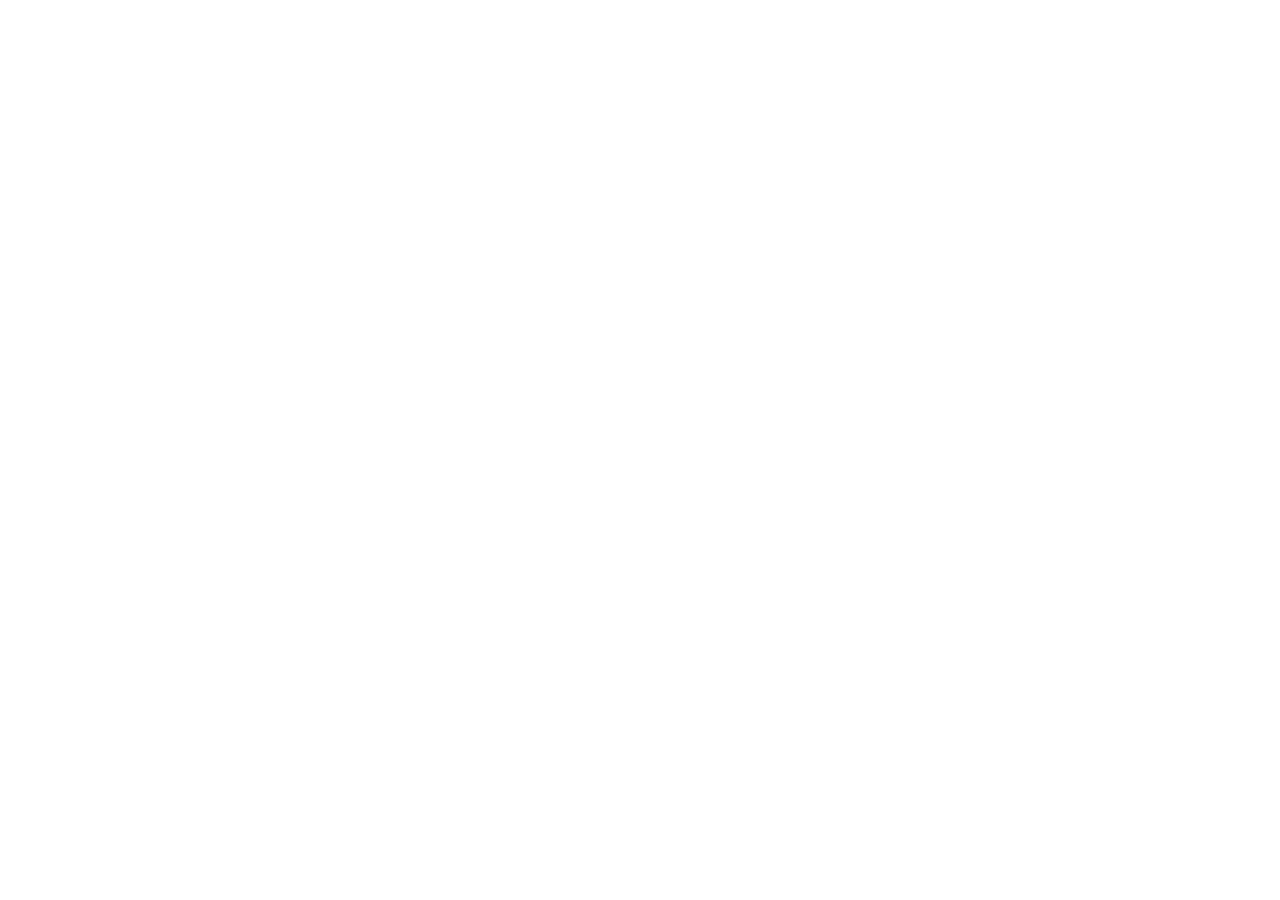
==== index.html @ 55726053 "Init : arborescence du projet + README initial" ====
<!DOCTYPE html>
<html lang="fr">
<head>
    <meta charset="UTF-8">
    <meta name="viewport" content="width=device-width, initial-scale=1.0">
    <title>AfriConnect Summit 2026 - Accueil</title>
</head>
<body>

</body>
</html>
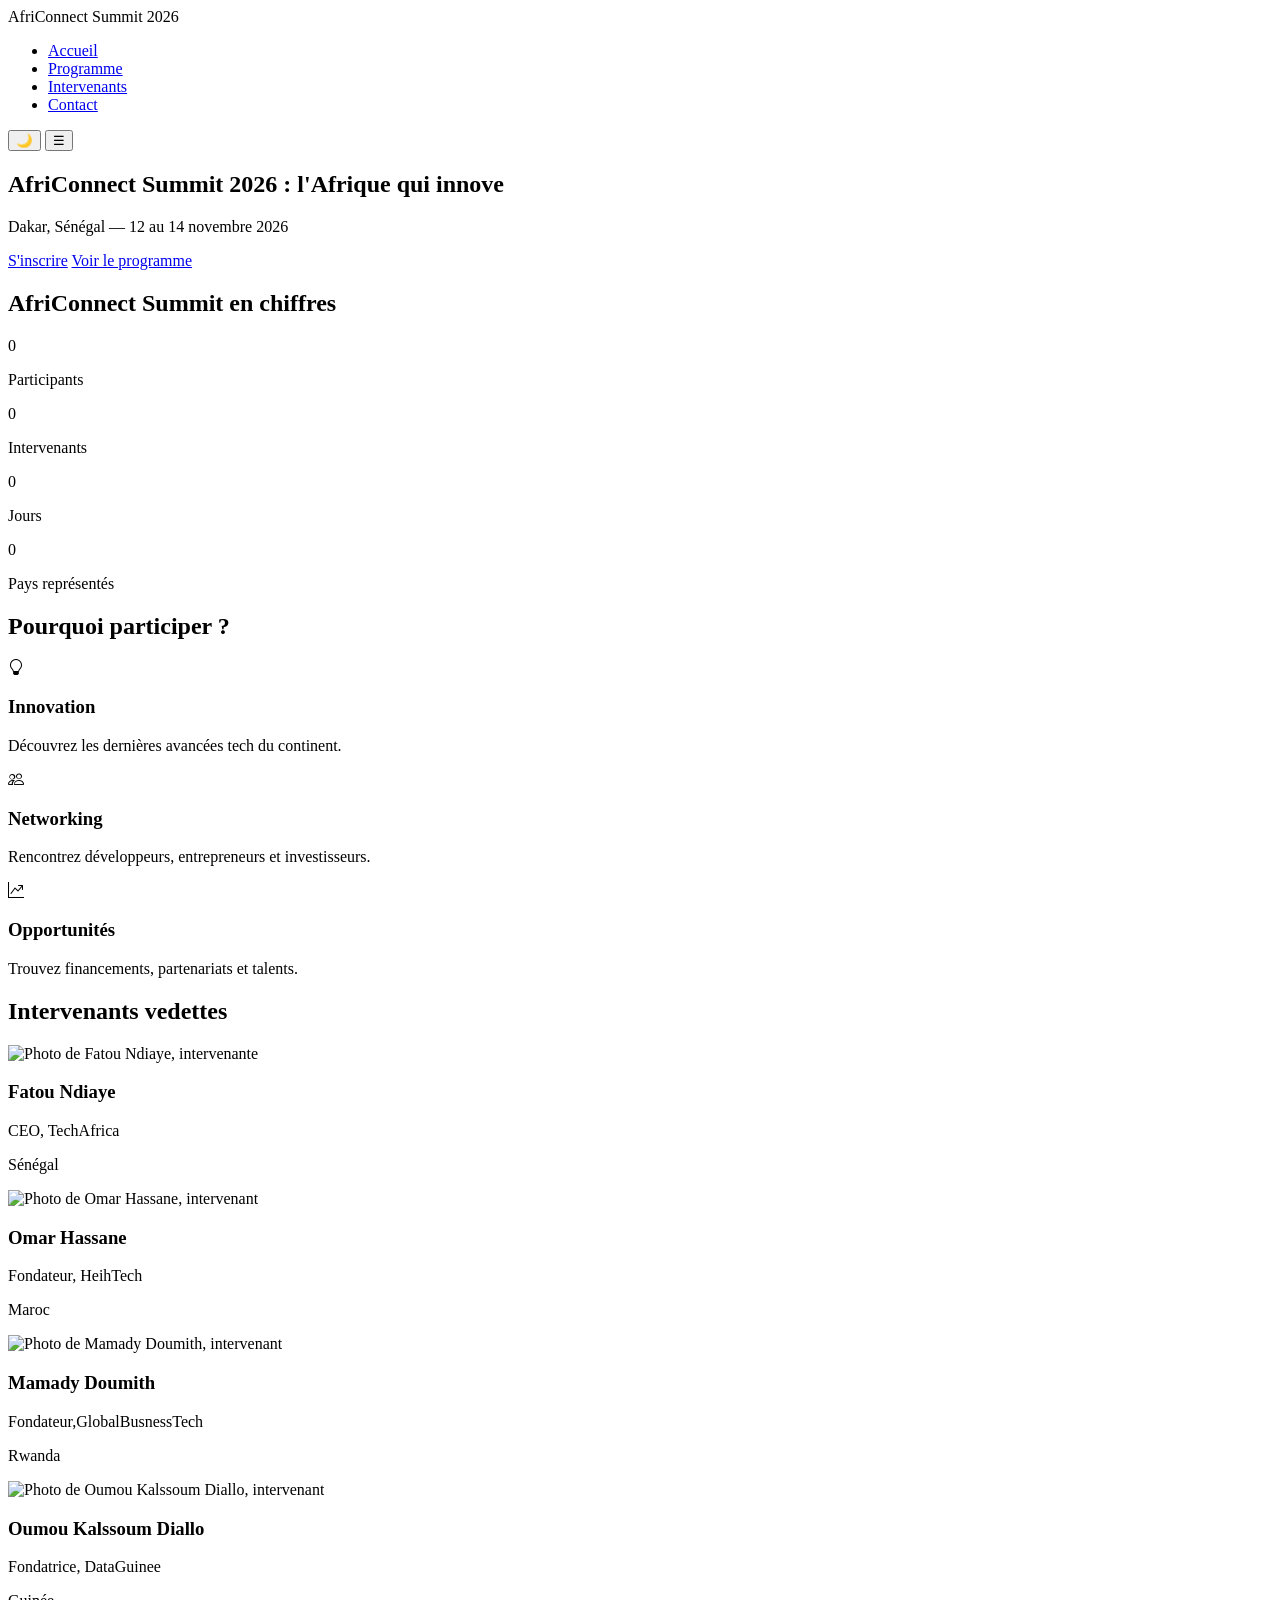
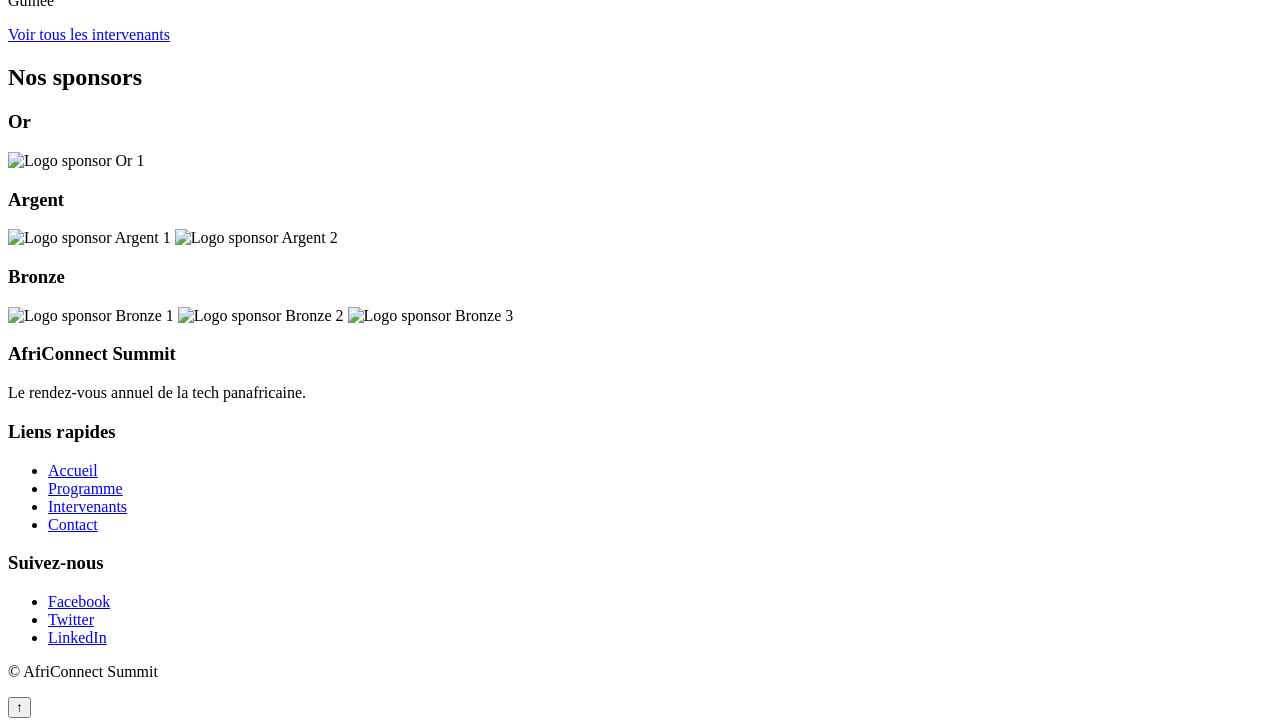
==== commit c1032ac5: "Structure HTML sémantique des 4 pages : navbar, hero, sections principales, fil d'Ariane et contenus" ====
--- a/index.html
+++ b/index.html
@@ -3,9 +3,163 @@
 <head>
     <meta charset="UTF-8">
     <meta name="viewport" content="width=device-width, initial-scale=1.0">
+    <link rel="stylesheet" href="https://cdn.jsdelivr.net/npm/bootstrap-icons@1.11.3/font/bootstrap-icons.css">
     <title>AfriConnect Summit 2026 - Accueil</title>
 </head>
 <body>
+  <header>
+        <nav>
+            <div class="logo">AfriConnect Summit 2026</div>
 
+            <ul class="nav-links">
+                <li><a href="index.html">Accueil</a></li>
+                <li><a href="programme.html">Programme</a></li>
+                <li><a href="intervenants.html">Intervenants</a></li>
+                <li><a href="contact.html">Contact</a></li>
+            </ul>
+
+            <button id="theme-toggle" aria-label="Changer de thème">🌙</button>
+            <button id="hamburger" aria-label="Ouvrir le menu">☰</button>
+        </nav>
+    </header>
+    <main>
+        <!-- SECTION HERO -->
+        <section class="hero">
+            <h1>AfriConnect Summit 2026 : l'Afrique qui innove</h1>
+            <p>Dakar, Sénégal — 12 au 14 novembre 2026</p>
+
+            <div class="hero-buttons">
+                <a href="contact.html" class="btn btn-primary">S'inscrire</a>
+                <a href="programme.html" class="btn btn-secondary">Voir le programme</a>
+            </div>
+
+            <div class="countdown" id="countdown">
+            </div>
+        </section>
+        <section class="stats">
+    <h2>AfriConnect Summit en chiffres</h2>
+    <div class="stats-grid">
+        <div class="stat-item">
+            <span class="stat-number" data-target="1200">0</span>
+            <p>Participants</p>
+        </div>
+        <div class="stat-item">
+            <span class="stat-number" data-target="48">0</span>
+            <p>Intervenants</p>
+        </div>
+        <div class="stat-item">
+            <span class="stat-number" data-target="3">0</span>
+            <p>Jours</p>
+        </div>
+        <div class="stat-item">
+            <span class="stat-number" data-target="14">0</span>
+            <p>Pays représentés</p>
+        </div>
+    </div>
+</section>
+
+<section class="why-attend">
+    <h2>Pourquoi participer ?</h2>
+    <div class="why-grid">
+        <article class="why-item">
+            <i class="bi bi-lightbulb"></i>
+            <h3>Innovation</h3>
+            <p>Découvrez les dernières avancées tech du continent.</p>
+        </article>
+        <article class="why-item">
+            <i class="bi bi-people"></i>
+            <h3>Networking</h3>
+            <p>Rencontrez développeurs, entrepreneurs et investisseurs.</p>
+        </article>
+        <article class="why-item">
+            <i class="bi bi-graph-up-arrow"></i>
+            <h3>Opportunités</h3>
+            <p>Trouvez financements, partenariats et talents.</p>
+        </article>
+    </div>
+</section>
+
+<section class="speakers-preview">
+    <h2>Intervenants vedettes</h2>
+    <div class="speakers-grid">
+        <article class="speaker-card">
+            <img src="images/speaker1.jpg" alt="Photo de Fatou Ndiaye, intervenante">
+            <h3>Fatou Ndiaye</h3>
+            <p>CEO, TechAfrica</p>
+            <p>Sénégal</p>
+        </article>
+        <article class="speaker-card">
+            <img src="images/speaker2.jpg" alt="Photo de Omar Hassane, intervenant">
+            <h3>Omar Hassane</h3>
+            <p>Fondateur, HeihTech</p>
+            <p>Maroc</p>
+        </article>
+          <article class="speaker-card">
+            <img src="images/speaker2.jpg" alt="Photo de Mamady Doumith, intervenant">
+            <h3>Mamady Doumith</h3>
+            <p>Fondateur,GlobalBusnessTech </p>
+            <p>Rwanda</p>
+        </article>
+          <article class="speaker-card">
+            <img src="images/speaker2.jpg" alt="Photo de Oumou Kalssoum Diallo, intervenant">
+            <h3>Oumou Kalssoum Diallo</h3>
+            <p>Fondatrice, DataGuinee</p>
+            <p>Guinée</p>
+        </article>
+        <!-- ajoute 2 autres articles similaires -->
+    </div>
+    <a href="intervenants.html" class="btn btn-secondary">Voir tous les intervenants</a>
+</section>
+
+<section class="sponsors">
+    <h2>Nos sponsors</h2>
+    <div class="sponsor-group sponsor-gold">
+        <h3>Or</h3>
+        <img src="images/sponsor-or1.png" alt="Logo sponsor Or 1">
+    </div>
+    <div class="sponsor-group sponsor-silver">
+        <h3>Argent</h3>
+        <img src="images/sponsor-argent1.png" alt="Logo sponsor Argent 1">
+        <img src="images/sponsor-argent2.png" alt="Logo sponsor Argent 2">
+    </div>
+    <div class="sponsor-group sponsor-bronze">
+        <h3>Bronze</h3>
+        <img src="images/sponsor-bronze1.png" alt="Logo sponsor Bronze 1">
+        <img src="images/sponsor-bronze2.png" alt="Logo sponsor Bronze 2">
+        <img src="images/sponsor-bronze3.png" alt="Logo sponsor Bronze 3">
+    </div>
+</section>
+    </main>
+
+    <footer>
+        <div class="footer-col">
+            <h3>AfriConnect Summit</h3>
+            <p>Le rendez-vous annuel de la tech panafricaine.</p>
+        </div>
+
+        <div class="footer-col">
+            <h3>Liens rapides</h3>
+            <ul>
+                <li><a href="index.html">Accueil</a></li>
+                <li><a href="programme.html">Programme</a></li>
+                <li><a href="intervenants.html">Intervenants</a></li>
+                <li><a href="contact.html">Contact</a></li>
+            </ul>
+        </div>
+
+        <div class="footer-col">
+            <h3>Suivez-nous</h3>
+            <ul class="social-icons">
+                <li><a href="#" aria-label="Facebook">Facebook</a></li>
+                <li><a href="#" aria-label="Twitter">Twitter</a></li>
+                <li><a href="#" aria-label="LinkedIn">LinkedIn</a></li>
+            </ul>
+        </div>
+
+        <p class="copyright">&copy; <span id="year"></span> AfriConnect Summit</p>
+
+        <button id="back-to-top" aria-label="Retour en haut">↑</button>
+    </footer>
+    <script src="js/main.js"></script>
 </body>
 </html>
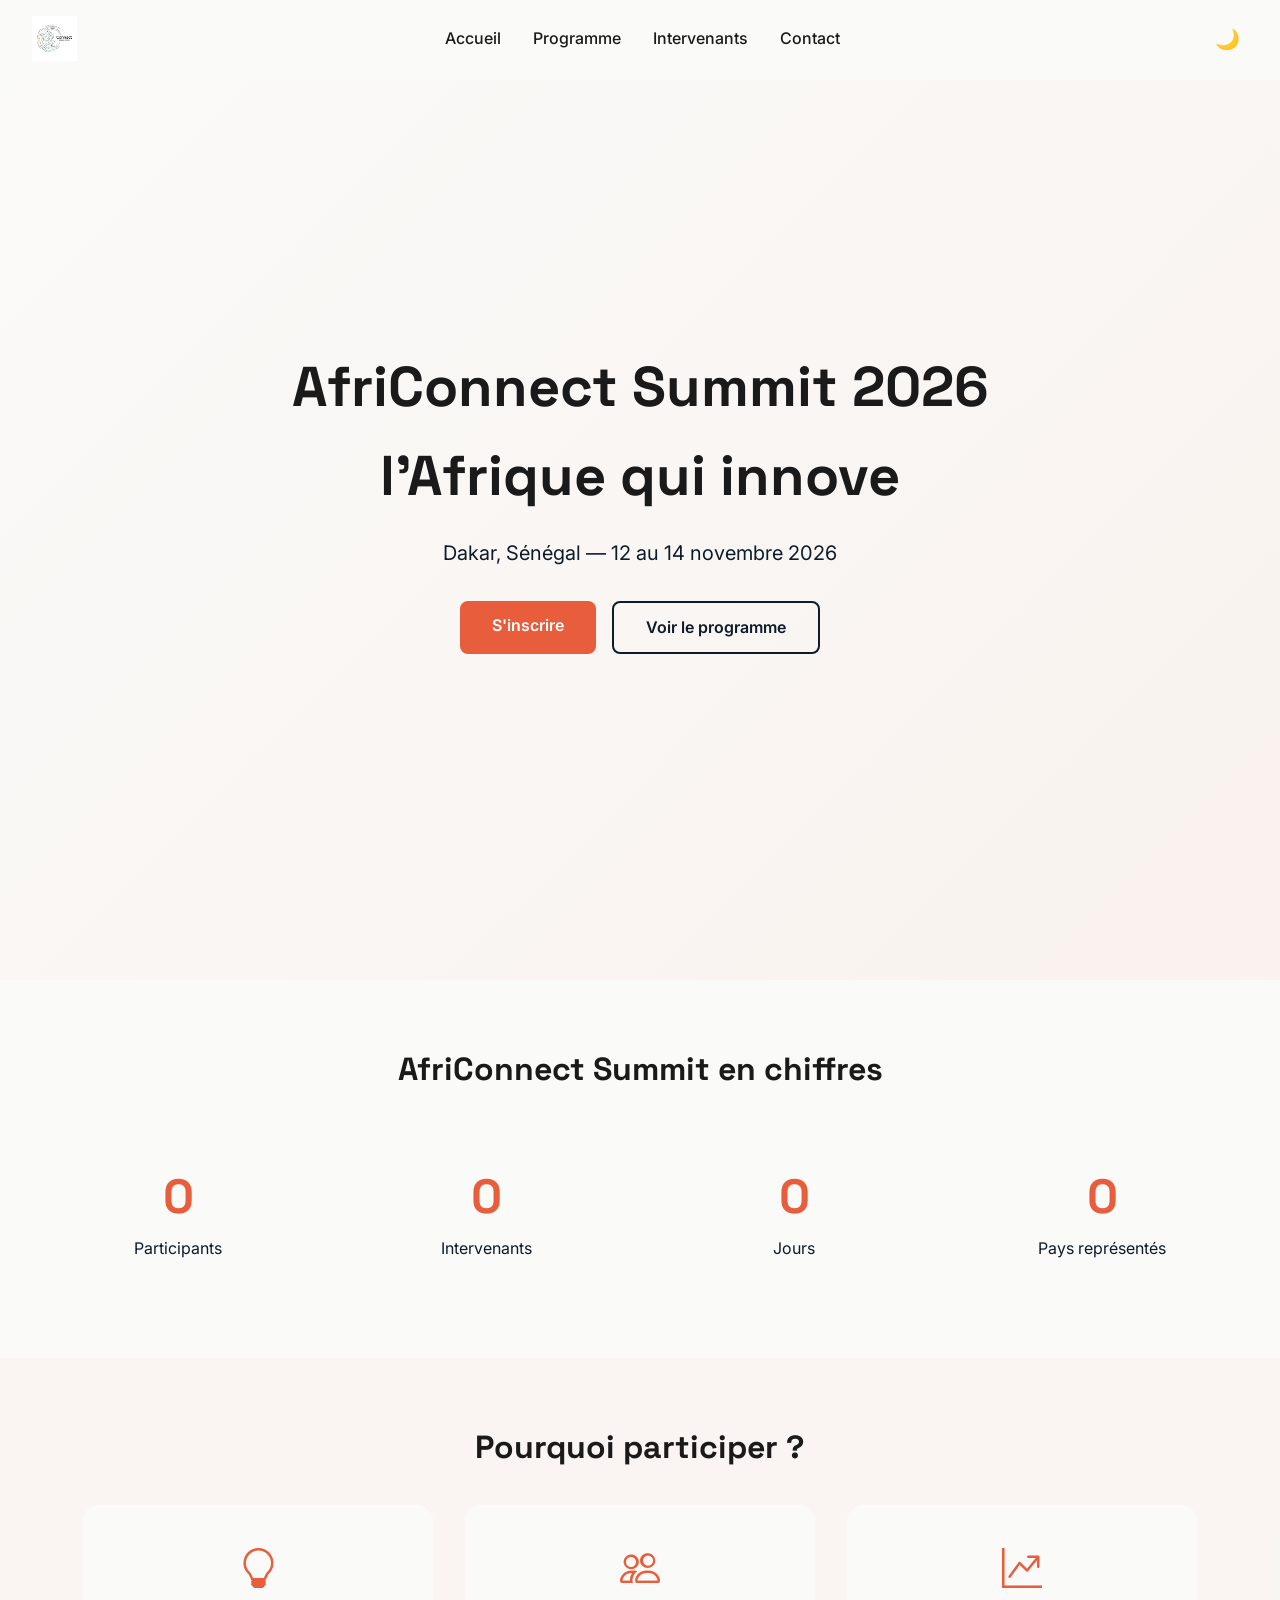
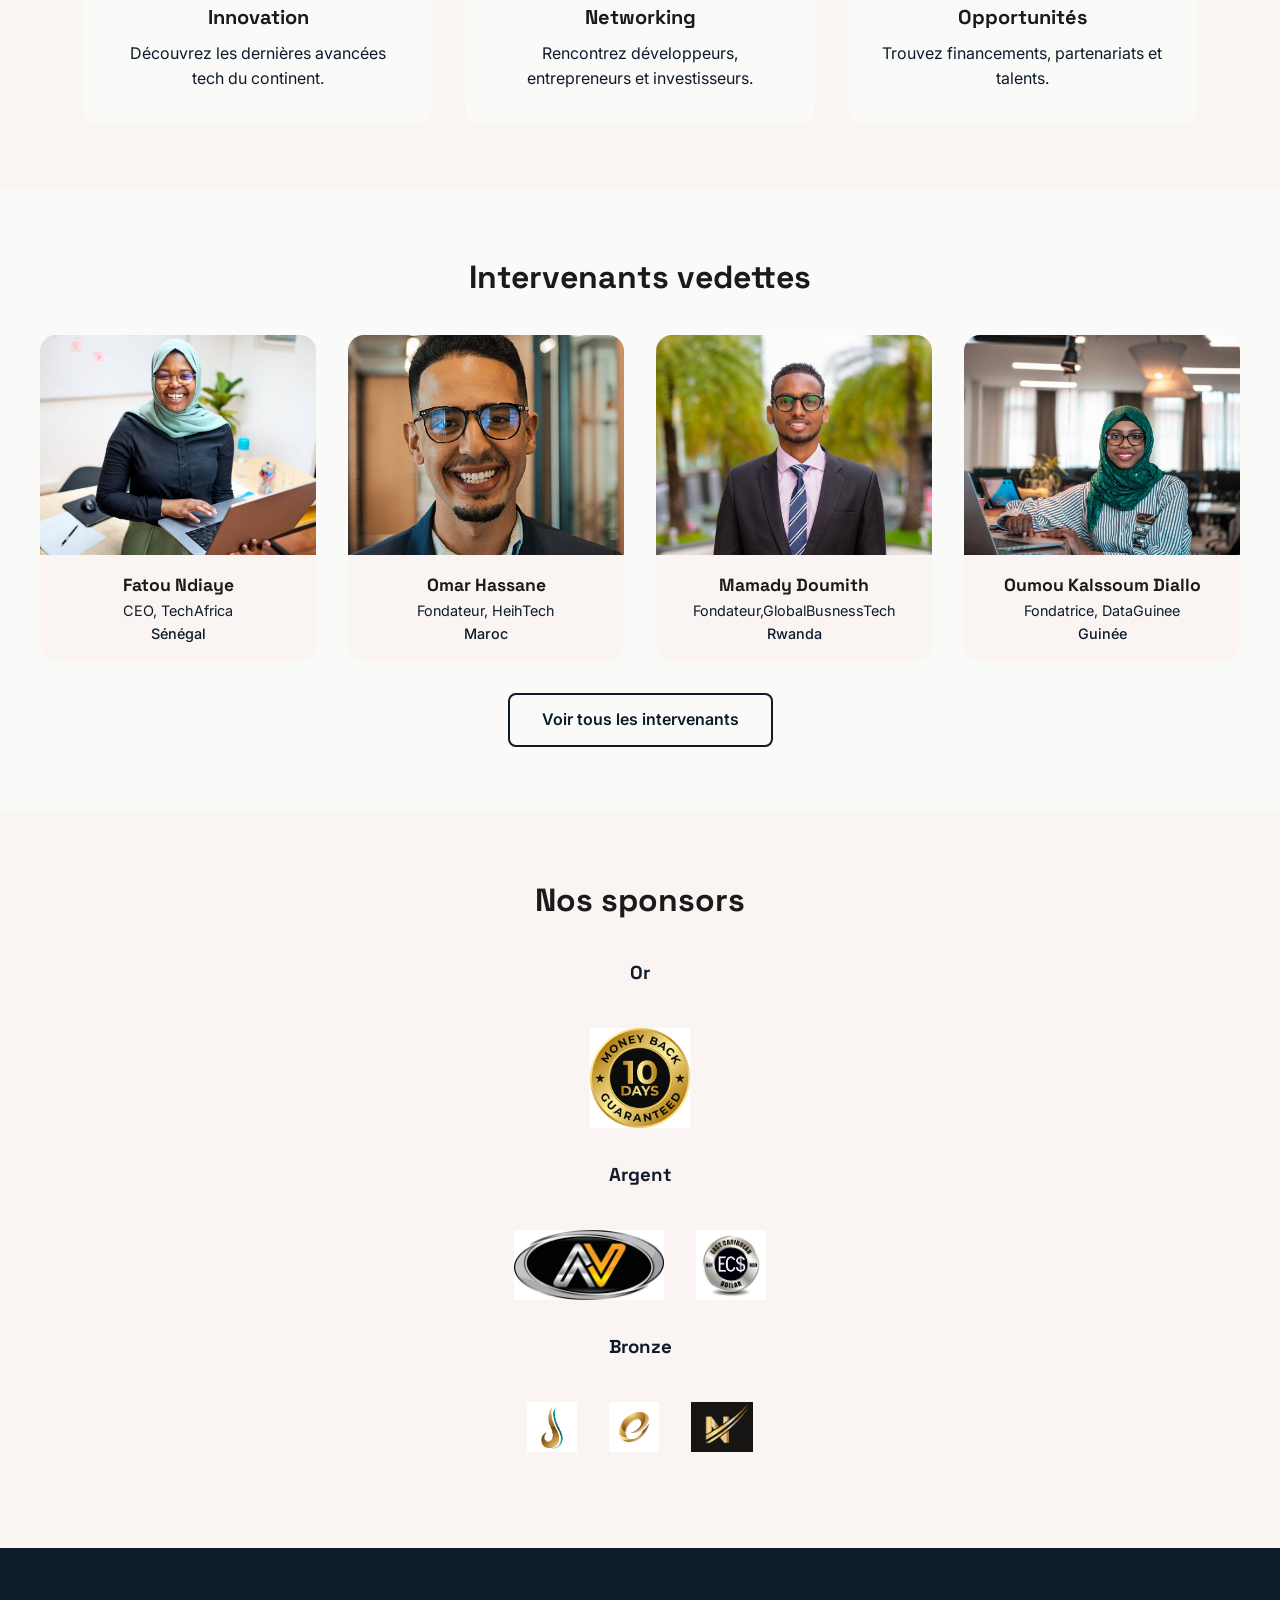
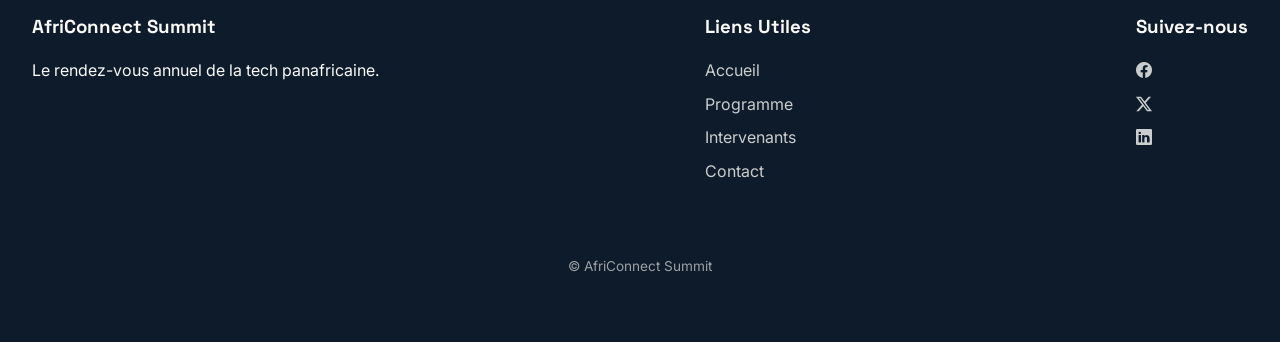
==== commit 099170a3: "Ajout du logo, centrage du fil d'Ariane et des vraies photos sur la page d'accueil" ====
--- a/index.html
+++ b/index.html
@@ -4,12 +4,18 @@
     <meta charset="UTF-8">
     <meta name="viewport" content="width=device-width, initial-scale=1.0">
     <link rel="stylesheet" href="https://cdn.jsdelivr.net/npm/bootstrap-icons@1.11.3/font/bootstrap-icons.css">
+    <link rel="preconnect" href="https://fonts.googleapis.com">
+    <link rel="preconnect" href="https://fonts.gstatic.com" crossorigin>
+    <link href="https://fonts.googleapis.com/css2?family=Space+Grotesk:wght@500;700&family=Inter:wght@400;500;600&display=swap" rel="stylesheet">
+    <link rel="stylesheet" href="css/style.css">
     <title>AfriConnect Summit 2026 - Accueil</title>
 </head>
 <body>
   <header>
         <nav>
-            <div class="logo">AfriConnect Summit 2026</div>
+            <a href="index.html">
+             <img src="images/logooo.jpg" alt="Logo AfriConnect Summit 2026" class="logo">
+            </a>
 
             <ul class="nav-links">
                 <li><a href="index.html">Accueil</a></li>
@@ -25,7 +31,7 @@
     <main>
         <!-- SECTION HERO -->
         <section class="hero">
-            <h1>AfriConnect Summit 2026 : l'Afrique qui innove</h1>
+            <h1>AfriConnect Summit 2026  l'Afrique qui innove</h1>
             <p>Dakar, Sénégal — 12 au 14 novembre 2026</p>
 
             <div class="hero-buttons">
@@ -83,25 +89,25 @@
     <h2>Intervenants vedettes</h2>
     <div class="speakers-grid">
         <article class="speaker-card">
-            <img src="images/speaker1.jpg" alt="Photo de Fatou Ndiaye, intervenante">
+            <img src="images/FatouCEO.jpg" alt="Photo de Fatou Ndiaye, intervenante">
             <h3>Fatou Ndiaye</h3>
             <p>CEO, TechAfrica</p>
             <p>Sénégal</p>
         </article>
         <article class="speaker-card">
-            <img src="images/speaker2.jpg" alt="Photo de Omar Hassane, intervenant">
+            <img src="images/OmarMaroc2.jpg" alt="Photo de Omar Hassane, intervenant">
             <h3>Omar Hassane</h3>
             <p>Fondateur, HeihTech</p>
             <p>Maroc</p>
         </article>
           <article class="speaker-card">
-            <img src="images/speaker2.jpg" alt="Photo de Mamady Doumith, intervenant">
+            <img src="images/istockRwanda2.jpg" alt="Photo de Mamady Doumith, intervenant">
             <h3>Mamady Doumith</h3>
             <p>Fondateur,GlobalBusnessTech </p>
             <p>Rwanda</p>
         </article>
           <article class="speaker-card">
-            <img src="images/speaker2.jpg" alt="Photo de Oumou Kalssoum Diallo, intervenant">
+            <img src="images/Oumou2.jpg" alt="Photo de Oumou Kalssoum Diallo, intervenant">
             <h3>Oumou Kalssoum Diallo</h3>
             <p>Fondatrice, DataGuinee</p>
             <p>Guinée</p>
@@ -115,18 +121,18 @@
     <h2>Nos sponsors</h2>
     <div class="sponsor-group sponsor-gold">
         <h3>Or</h3>
-        <img src="images/sponsor-or1.png" alt="Logo sponsor Or 1">
+        <img src="images/OR.jpg" alt="Logo sponsor Or 1">
     </div>
     <div class="sponsor-group sponsor-silver">
         <h3>Argent</h3>
-        <img src="images/sponsor-argent1.png" alt="Logo sponsor Argent 1">
-        <img src="images/sponsor-argent2.png" alt="Logo sponsor Argent 2">
+        <img src="images/Argent1.jpg" alt="Logo sponsor Argent 1">
+        <img src="images/argent2.jpg" alt="Logo sponsor Argent 2">
     </div>
     <div class="sponsor-group sponsor-bronze">
         <h3>Bronze</h3>
-        <img src="images/sponsor-bronze1.png" alt="Logo sponsor Bronze 1">
-        <img src="images/sponsor-bronze2.png" alt="Logo sponsor Bronze 2">
-        <img src="images/sponsor-bronze3.png" alt="Logo sponsor Bronze 3">
+        <img src="images/Bronze.jpg" alt="Logo sponsor Bronze 1">
+        <img src="images/Bronze12.jpg" alt="Logo sponsor Bronze 2">
+        <img src="images/Bronze3.jpg" alt="Logo sponsor Bronze 3">
     </div>
 </section>
     </main>
@@ -138,7 +144,7 @@
         </div>
 
         <div class="footer-col">
-            <h3>Liens rapides</h3>
+            <h3>Liens Utiles</h3>
             <ul>
                 <li><a href="index.html">Accueil</a></li>
                 <li><a href="programme.html">Programme</a></li>
@@ -147,14 +153,14 @@
             </ul>
         </div>
 
-        <div class="footer-col">
-            <h3>Suivez-nous</h3>
-            <ul class="social-icons">
-                <li><a href="#" aria-label="Facebook">Facebook</a></li>
-                <li><a href="#" aria-label="Twitter">Twitter</a></li>
-                <li><a href="#" aria-label="LinkedIn">LinkedIn</a></li>
-            </ul>
-        </div>
+    <div class="footer-col">
+    <h3>Suivez-nous</h3>
+    <ul class="social-icons">
+        <li><a href="#" aria-label="Facebook"><i class="bi bi-facebook"></i></a></li>
+        <li><a href="#" aria-label="Twitter"><i class="bi bi-twitter-x"></i></a></li>
+        <li><a href="#" aria-label="LinkedIn"><i class="bi bi-linkedin"></i></a></li>
+    </ul>
+</div>
 
         <p class="copyright">&copy; <span id="year"></span> AfriConnect Summit</p>
 
--- a/css/style.css
+++ b/css/style.css
@@ -0,0 +1,526 @@
+:root {
+
+    --color-primary: #E85D3C;
+    --color-secondary: #0D1B2A;
+    --color-bg: #FAFAF8;
+    --color-text: #1A1A1A;
+
+    --font-heading: 'Space Grotesk', sans-serif;
+    --font-body: 'Inter', sans-serif;
+
+    --spacing-sm: 0.5rem;
+    --spacing-md: 1rem;
+    --spacing-lg: 2rem;
+    --spacing-xl: 4rem;
+
+    --radius-sm: 4px;
+    --radius-md: 8px;
+    --radius-lg: 16px;
+}
+
+/* DARK MODE  */
+ [data-theme="dark"] {
+    --color-bg: #0D1B2A;
+    --color-text: #FAFAF8;
+    --color-secondary: #1A2A3A;
+}
+
+* {
+    margin: 0;
+    padding: 0;
+    box-sizing: border-box;
+}
+
+body {
+    font-family: var(--font-body);
+    background-color: var(--color-bg);
+    color: var(--color-text);
+    line-height: 1.6;
+}
+
+h1, h2, h3 {
+    font-family: var(--font-heading);
+}
+
+a {
+    text-decoration: none;
+    color: inherit;
+}
+
+img {
+    max-width: 100%;
+    display: block;
+}
+
+ul {
+    list-style: none;
+}
+
+/* NAVBAR */
+header {
+    position: fixed;
+    top: 0;
+    left: 0;
+    width: 100%;
+    background-color: var(--color-bg);
+    z-index: 1000;
+    transition: box-shadow 0.3s ease, background-color 0.3s ease;
+}
+
+header.scrolled {
+    box-shadow: 0 2px 10px rgba(0, 0, 0, 0.1);
+}
+
+nav {
+    display: flex;
+    align-items: center;
+    justify-content: space-between;
+    padding: var(--spacing-md) var(--spacing-lg);
+    max-width: 1400px;
+    margin: 0 auto;
+}
+
+
+.nav-links {
+    display: flex;
+    gap: var(--spacing-lg);
+}
+
+.nav-links a {
+    font-weight: 500;
+    transition: color 0.3s ease;
+}
+
+.nav-links a:hover {
+    color: var(--color-primary);
+}
+
+#theme-toggle,
+#hamburger {
+    background: none;
+    border: none;
+    font-size: 1.25rem;
+    cursor: pointer;
+    padding: var(--spacing-sm);
+}
+
+#hamburger {
+    display: none;
+}
+
+main {
+    padding-top: 80px;
+}
+
+@media (max-width: 768px) {
+    .nav-links {
+        display: none;
+    }
+    #hamburger {
+        display: block;
+    }
+}
+
+/*  HERO */
+.hero {
+    min-height: 100vh;
+    display: flex;
+    flex-direction: column;
+    justify-content: center;
+    align-items: center;
+    text-align: center;
+    padding: var(--spacing-xl);
+    background: linear-gradient(135deg, var(--color-bg) 0%, rgba(232, 93, 60, 0.05) 100%);
+}
+
+.hero h1 {
+    font-size: clamp(2rem, 5vw, 3.5rem);
+    max-width: 800px;
+    margin-bottom: var(--spacing-md);
+}
+
+.logo{
+    height: 45px;
+    width: auto;
+}
+
+.hero p {
+    font-size: 1.25rem;
+    color: var(--color-secondary);
+    margin-bottom: var(--spacing-lg);
+}
+
+.hero-buttons {
+    display: flex;
+    gap: var(--spacing-md);
+    margin-bottom: var(--spacing-xl);
+}
+
+.btn {
+    display: inline-block;
+    padding: 0.75rem 2rem;
+    border-radius: var(--radius-md);
+    font-weight: 600;
+    transition: transform 0.3s ease, box-shadow 0.3s ease;
+}
+
+.btn-primary {
+    background-color: var(--color-primary);
+    color: white;
+}
+
+.btn-secondary {
+    background-color: transparent;
+    border: 2px solid var(--color-secondary);
+    color: var(--color-secondary);
+}
+
+.btn:hover {
+    transform: translateY(-3px);
+    box-shadow: 0 8px 20px rgba(0, 0, 0, 0.15);
+}
+
+.countdown {
+    display: flex;
+    gap: var(--spacing-md);
+    font-family: var(--font-heading);
+    font-size: 1.5rem;
+    font-weight: 700;
+    color: var(--color-primary);
+}
+
+/* CHIFFRES CLÉS  */
+.stats {
+    padding: var(--spacing-xl) var(--spacing-lg);
+    text-align: center;
+}
+
+.stats h2 {
+    font-size: 2rem;
+    margin-bottom: var(--spacing-lg);
+}
+
+.stats-grid {
+    display: grid;
+    grid-template-columns: repeat(4, 1fr);
+    gap: var(--spacing-lg);
+    max-width: 1200px;
+    margin: 0 auto;
+}
+
+.stat-item {
+    padding: var(--spacing-lg);
+}
+
+.stat-number {
+    display: block;
+    font-family: var(--font-heading);
+    font-size: 3rem;
+    font-weight: 700;
+    color: var(--color-primary);
+}
+
+.stat-item p {
+    font-size: 1rem;
+    color: var(--color-secondary);
+}
+
+/*  POURQUOI PARTICIPER  */
+.why-attend {
+    padding: var(--spacing-xl) var(--spacing-lg);
+    text-align: center;
+    background-color: rgba(232, 93, 60, 0.03);
+}
+
+.why-attend h2 {
+    font-size: 2rem;
+    margin-bottom: var(--spacing-lg);
+}
+
+.why-grid {
+    display: flex;
+    justify-content: center;
+    gap: var(--spacing-lg);
+    max-width: 1200px;
+    margin: 0 auto;
+    flex-wrap: wrap;
+}
+
+.why-item {
+    flex: 1;
+    min-width: 250px;
+    max-width: 350px;
+    padding: var(--spacing-lg);
+    background-color: var(--color-bg);
+    border-radius: var(--radius-lg);
+    transition: transform 0.3s ease;
+}
+
+.why-item:hover {
+    transform: translateY(-8px);
+}
+
+.why-item i {
+    font-size: 2.5rem;
+    color: var(--color-primary);
+    margin-bottom: var(--spacing-md);
+}
+
+.why-item h3 {
+    font-size: 1.25rem;
+    margin-bottom: var(--spacing-sm);
+}
+
+.why-item p {
+    color: var(--color-secondary);
+}
+
+/* INTERVENANTS VEDETTES  */
+.speakers-preview {
+    padding: var(--spacing-xl) var(--spacing-lg);
+    text-align: center;
+}
+
+.speakers-preview h2 {
+    font-size: 2rem;
+    margin-bottom: var(--spacing-lg);
+}
+
+.speakers-grid {
+    display: grid;
+    grid-template-columns: repeat(4, 1fr);
+    gap: var(--spacing-lg);
+    max-width: 1200px;
+    margin: 0 auto var(--spacing-lg);
+}
+
+.speaker-card {
+    background-color: rgba(232, 93, 60, 0.03);
+    border-radius: var(--radius-lg);
+    overflow: hidden;
+    transition: transform 0.3s ease, box-shadow 0.3s ease;
+}
+
+.speaker-card:hover {
+    transform: translateY(-6px);
+    box-shadow: 0 10px 25px rgba(0, 0, 0, 0.1);
+}
+
+.speaker-card img {
+    width: 100%;
+    height: 220px;
+    object-fit: cover;
+}
+
+.speaker-card h3 {
+    margin-top: var(--spacing-md);
+    font-size: 1.1rem;
+}
+
+.speaker-card p {
+    padding: 0 var(--spacing-sm);
+    color: var(--color-secondary);
+    font-size: 0.9rem;
+}
+
+.speaker-card p:last-child {
+    padding-bottom: var(--spacing-md);
+    font-weight: 500;
+}
+
+/* ===== SPONSORS ===== */
+.sponsors {
+    padding: var(--spacing-xl) var(--spacing-lg);
+    text-align: center;
+    background-color: rgba(232, 93, 60, 0.03);
+}
+
+.sponsors h2 {
+    font-size: 2rem;
+    margin-bottom: var(--spacing-lg);
+}
+
+.sponsor-group {
+    display: flex;
+    justify-content: center;
+    align-items: center;
+    gap: var(--spacing-lg);
+    flex-wrap: wrap;
+    margin-bottom: var(--spacing-lg);
+}
+
+.sponsor-group h3 {
+    width: 100%;
+    margin-bottom: var(--spacing-sm);
+    color: var(--color-secondary);
+}
+
+.sponsor-gold img {
+    height: 100px;
+}
+
+.sponsor-silver img {
+    height: 70px;
+}
+
+.sponsor-bronze img {
+    height: 50px;
+}
+
+/*  FOOTER  */
+footer {
+    display: flex;
+    flex-wrap: wrap;
+    justify-content: space-between;
+    gap: var(--spacing-lg);
+    padding: var(--spacing-xl) var(--spacing-lg);
+    background-color: var(--color-secondary);
+    color: var(--color-bg);
+    position: relative;
+}
+
+.footer-col h3 {
+    margin-bottom: var(--spacing-md);
+    color: var(--color-bg);
+}
+
+.footer-col ul li {
+    margin-bottom: var(--spacing-sm);
+}
+
+.footer-col a {
+    color: rgba(250, 250, 248, 0.8);
+    transition: color 0.3s ease;
+}
+
+.footer-col a:hover {
+    color: var(--color-primary);
+}
+
+.copyright {
+    width: 100%;
+    text-align: center;
+    padding-top: var(--spacing-lg);
+    font-size: 0.85rem;
+    color: rgba(250, 250, 248, 0.6);
+}
+
+#back-to-top {
+    position: fixed;
+    bottom: var(--spacing-lg);
+    right: var(--spacing-lg);
+    width: 45px;
+    height: 45px;
+    border-radius: 50%;
+    background-color: var(--color-primary);
+    color: white;
+    border: none;
+    font-size: 1.25rem;
+    cursor: pointer;
+    display: none; 
+}
+
+.tabs-buttons {
+    display: flex;
+    gap: var(--spacing-md);
+    margin-bottom: var(--spacing-lg);
+}
+
+/* Page Programme */
+
+.tab-content {
+    display: none;
+}
+
+.tab-content.active {
+    display: block;
+}
+
+.tab-btn {
+    padding: 0.5rem 1.25rem;
+    border: none;
+    border-radius: var(--radius-md);
+    background-color: rgba(232, 93, 60, 0.05);
+    font-weight: 500;
+    cursor: pointer;
+    transition: background-color 0.3s ease, color 0.3s ease;
+}
+.tab-btn.active {
+    background-color: var(--color-primary);
+    color: white;
+}
+
+table {
+    width: 100%;
+    border-collapse: collapse;
+    margin-bottom: var(--spacing-xl);
+}
+
+th, td {
+    padding: var(--spacing-sm);
+    text-align: left;
+}
+
+thead {
+    background-color: var(--color-secondary);
+    color: var(--color-bg);
+}
+
+tbody tr:nth-child(even) {
+    background-color: rgba(232,93,60,0.03);
+}
+.thematiques-grid {
+    display: grid;
+    grid-template-columns: repeat(2, 1fr);
+    gap: var(--spacing-lg);
+    max-width: 1200px;
+    margin: 0 auto;
+}
+.thematique-item i {
+    font-size: 2.5rem;
+    color: var(--color-primary);
+    margin-bottom:var(--spacing-md);
+}
+.speakers-grid-full {
+    display:grid;
+    grid-template-columns: repeat(3, 1fr);
+    gap: var(--spacing-lg);
+    max-width: 1200px;
+    margin: var(--spacing-xl) auto;
+}
+.filter-buttons {
+    display: flex;
+    gap: var(--spacing-md);
+    margin-bottom: var(--spacing-lg);
+    flex-wrap: wrap;
+}
+
+.filter-btn {
+    padding: 0.5rem 1.25rem;
+    border: none;
+    border-radius: var(--radius-md);
+    background-color: rgba(232, 93, 60, 0.05);
+    font-weight: 500;
+    cursor: pointer;
+    transition: background-color 0.3s ease, color 0.3s ease;
+}
+
+.filter-btn.active {
+    background-color: var(--color-primary);
+    color: white;
+}
+
+.hero-interne {
+    text-align:center;
+    padding: var(--spacing-xl) var(--spacing-lg);
+}
+.hero-interne nav {
+    display: flex;
+    gap:var(--spacing-md);
+    justify-content:center;
+    font-size: 0.9rem;
+    color: var(--color-secondary);
+}
+.speakers-page {
+    padding: var(--spacing-xl) var(--spacing-lg);
+}
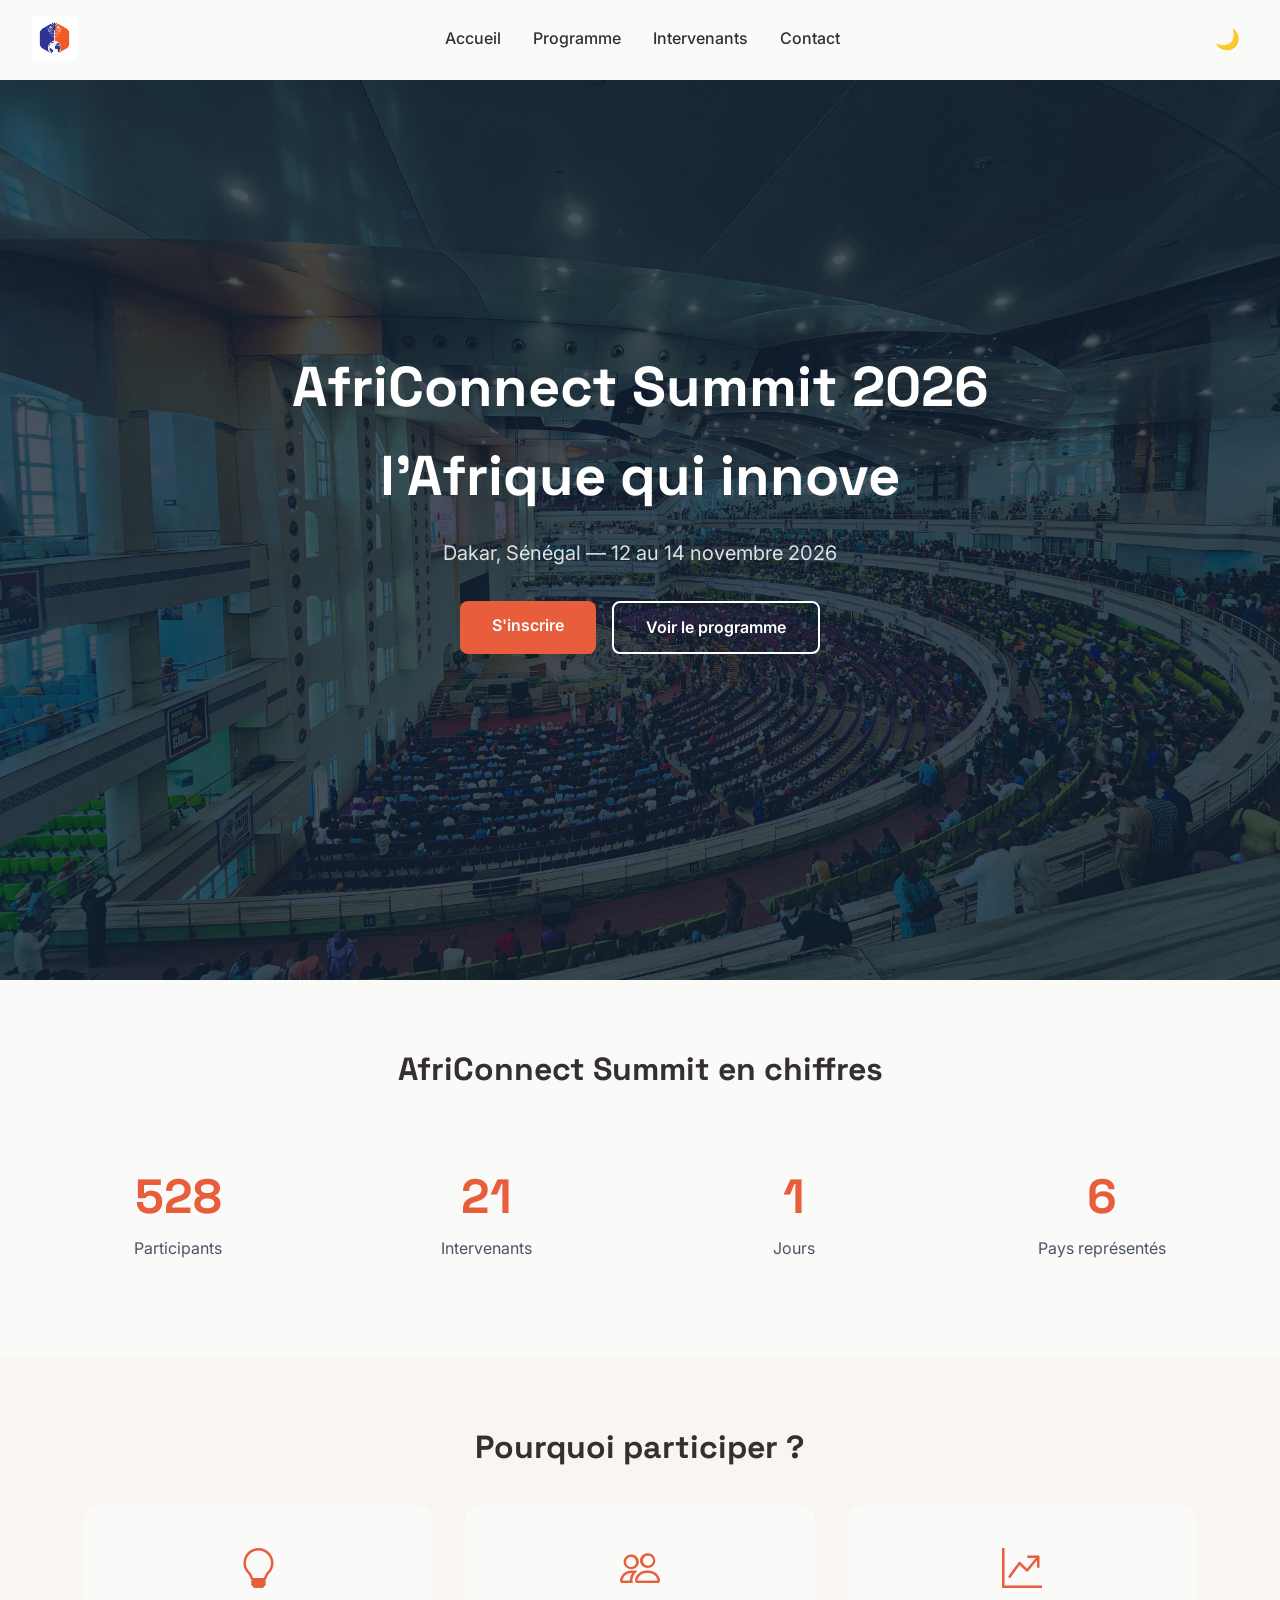
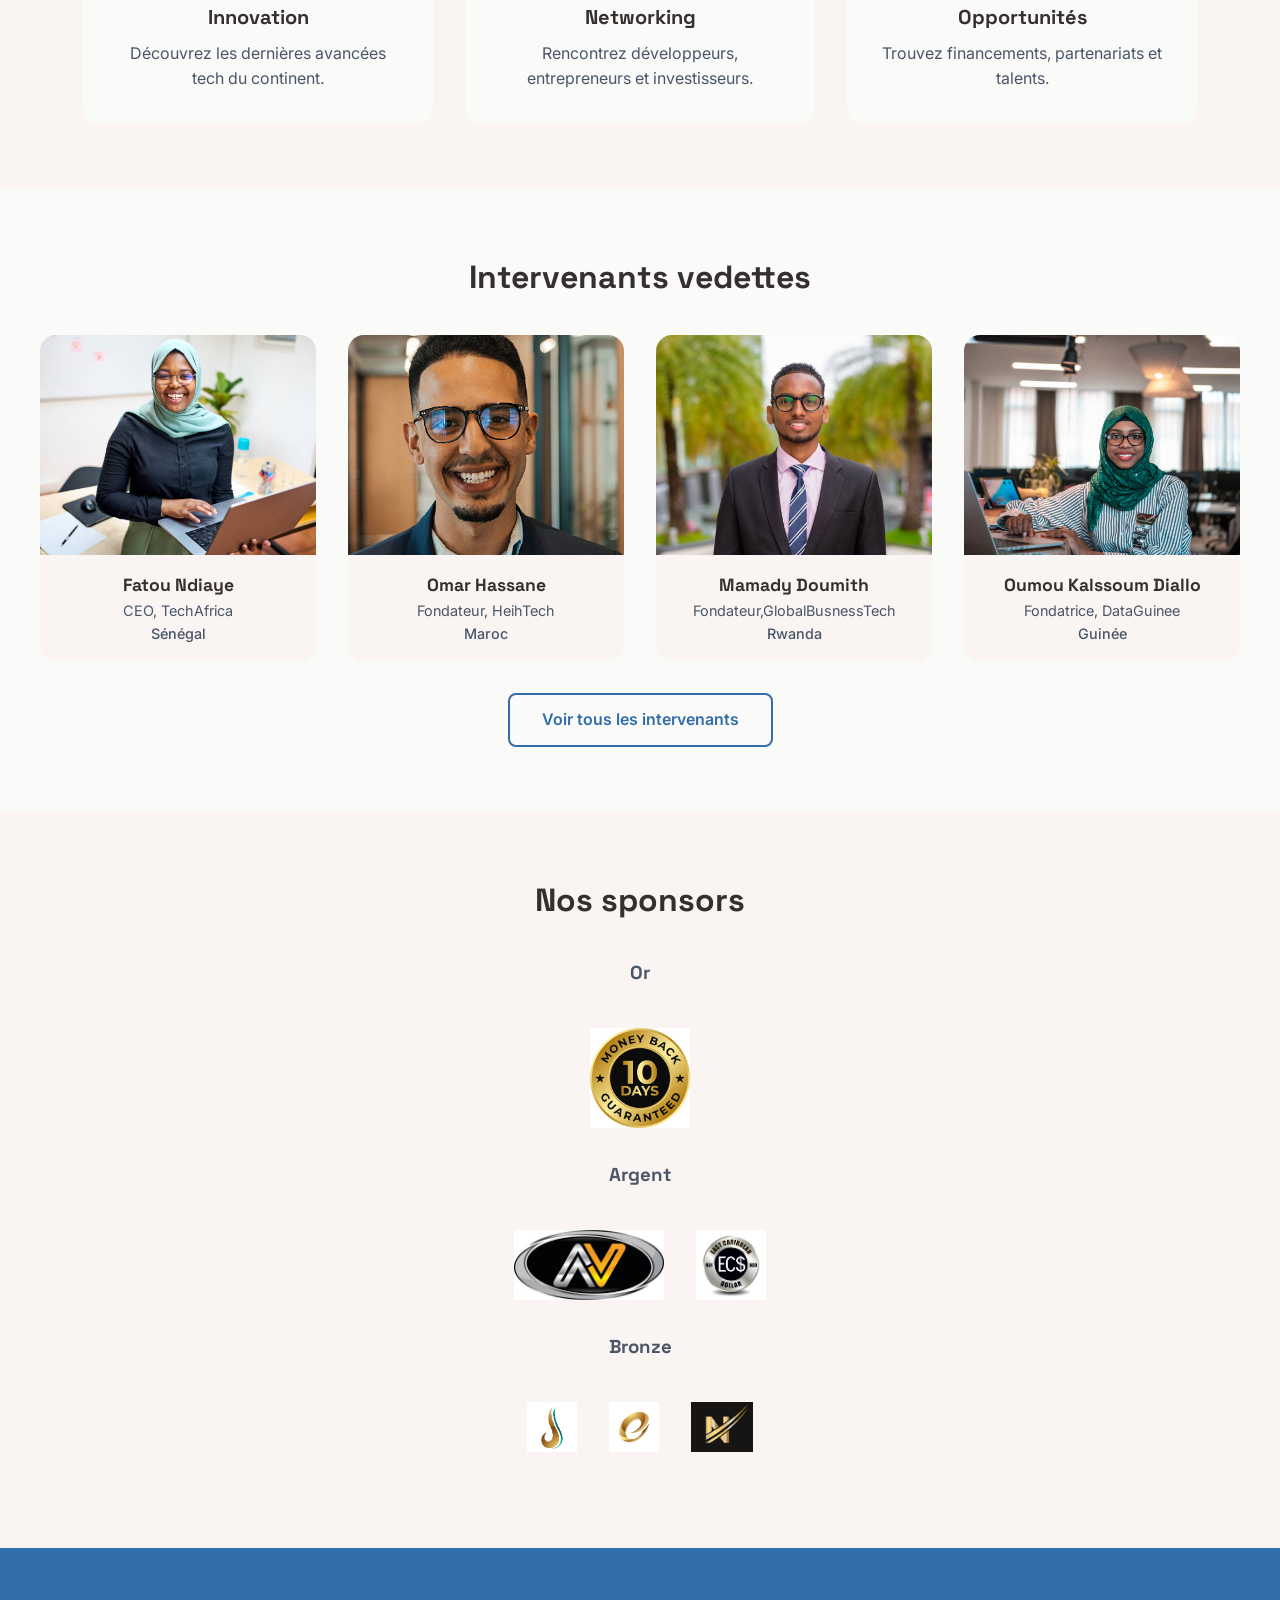
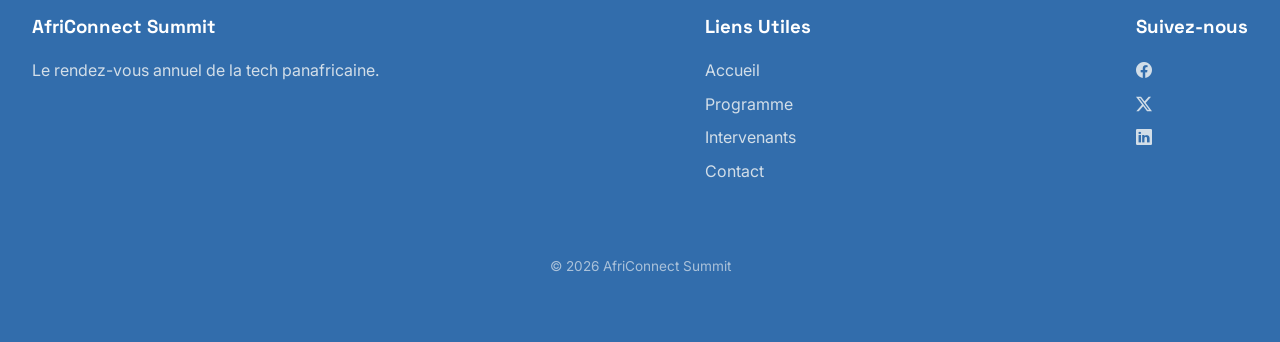
==== commit 80e9bafd: "Ajout du lien GitHub Pages et déploiement - finalisation du projet" ====
--- a/index.html
+++ b/index.html
@@ -14,7 +14,7 @@
   <header>
         <nav>
             <a href="index.html">
-             <img src="images/logooo.jpg" alt="Logo AfriConnect Summit 2026" class="logo">
+             <img src="images/LOGO.jpg" alt="Logo AfriConnect Summit 2026" class="logo">
             </a>
 
             <ul class="nav-links">
--- a/css/style.css
+++ b/css/style.css
@@ -1,9 +1,10 @@
 :root {
 
     --color-primary: #E85D3C;
-    --color-secondary: #0D1B2A;
+    --color-secondary: #326dac;
     --color-bg: #FAFAF8;
-    --color-text: #1A1A1A;
+    --color-text: #362f2f;
+    --color-text-secondary: #4A5568;
 
     --font-heading: 'Space Grotesk', sans-serif;
     --font-body: 'Inter', sans-serif;
@@ -19,10 +20,13 @@
 }
 
 /* DARK MODE  */
+
  [data-theme="dark"] {
     --color-bg: #0D1B2A;
     --color-text: #FAFAF8;
     --color-secondary: #1A2A3A;
+    --color-text-secondary: #B0B8C4;
+    box-shadow: 0 4px 20px rgba(0,0,0,0.4);
 }
 
 * {
@@ -68,7 +72,14 @@
 }
 
 header.scrolled {
-    box-shadow: 0 2px 10px rgba(0, 0, 0, 0.1);
+    background-color: var(--color-secondary);
+}
+
+header.scrolled .logo,
+header.scrolled .nav-links a,
+header.scrolled #theme-toggle,
+header.scrolled #hamburger {
+    color: white;
 }
 
 nav {
@@ -119,8 +130,30 @@
     #hamburger {
         display: block;
     }
-}
-
+    .stats-grid {
+        grid-template-columns: repeat(2, 1fr);
+    }
+    .speakers-grid {
+        grid-template-columns: repeat(2, 1fr);
+    }
+    .thematiques-grid {
+        grid-template-columns: repeat(2, 1fr);
+    }
+    .speakers-grid-full {
+        grid-template-columns: repeat(2, 1fr);
+    }
+    .contact-section {
+        flex-direction: column;
+    }
+}
+@media (max-width: 480px) {
+    .stats-grid,
+    .speakers-grid,
+    .thematiques-grid,
+    .speakers-grid-full {
+        grid-template-columns: 1fr;
+    }
+}
 /*  HERO */
 .hero {
     min-height: 100vh;
@@ -130,9 +163,11 @@
     align-items: center;
     text-align: center;
     padding: var(--spacing-xl);
-    background: linear-gradient(135deg, var(--color-bg) 0%, rgba(232, 93, 60, 0.05) 100%);
-}
-
+    background: linear-gradient(rgba(13, 27, 42, 0.75), rgba(13, 27, 42, 0.75)), url("../images/hero.jpg");
+    background-size: cover;
+    background-position: center;
+    color: white;
+}
 .hero h1 {
     font-size: clamp(2rem, 5vw, 3.5rem);
     max-width: 800px;
@@ -146,7 +181,7 @@
 
 .hero p {
     font-size: 1.25rem;
-    color: var(--color-secondary);
+    color:  rgba(255, 255, 255, 0.85);
     margin-bottom: var(--spacing-lg);
 }
 
@@ -175,6 +210,11 @@
     color: var(--color-secondary);
 }
 
+.hero .btn-secondary {
+    border-color: white;
+    color: white;
+}
+
 .btn:hover {
     transform: translateY(-3px);
     box-shadow: 0 8px 20px rgba(0, 0, 0, 0.15);
@@ -222,7 +262,7 @@
 
 .stat-item p {
     font-size: 1rem;
-    color: var(--color-secondary);
+    color: var(--color-text-secondary);
 }
 
 /*  POURQUOI PARTICIPER  */
@@ -272,7 +312,7 @@
 }
 
 .why-item p {
-    color: var(--color-secondary);
+    color: var(--color-text-secondary);
 }
 
 /* INTERVENANTS VEDETTES  */
@@ -319,7 +359,7 @@
 
 .speaker-card p {
     padding: 0 var(--spacing-sm);
-    color: var(--color-secondary);
+    color: var(--color-text-secondary);
     font-size: 0.9rem;
 }
 
@@ -352,7 +392,7 @@
 .sponsor-group h3 {
     width: 100%;
     margin-bottom: var(--spacing-sm);
-    color: var(--color-secondary);
+    color: var(--color-text-secondary);
 }
 
 .sponsor-gold img {
@@ -381,7 +421,7 @@
 
 .footer-col h3 {
     margin-bottom: var(--spacing-md);
-    color: var(--color-bg);
+    color: white;
 }
 
 .footer-col ul li {
@@ -395,6 +435,9 @@
 
 .footer-col a:hover {
     color: var(--color-primary);
+}
+.footer-col p {
+    color: rgba(250, 250, 248, 0.8);
 }
 
 .copyright {
@@ -428,6 +471,29 @@
 
 /* Page Programme */
 
+
+.thematiques {
+    padding: var(--spacing-xl) var(--spacing-lg);
+    max-width: 1200px;
+    margin: 0 auto;
+}
+
+.thematiques h2 {
+    margin-bottom: var(--spacing-lg);
+}
+
+.thematiques {
+    padding: var(--spacing-xl) var(--spacing-lg);
+    max-width: 1200px;
+    margin: 0 auto;
+}
+
+.programme-tabs {
+    padding: var(--spacing-xl) var(--spacing-lg);
+    max-width: 1200px;
+    margin: 0 auto;
+}
+
 .tab-content {
     display: none;
 }
@@ -463,7 +529,18 @@
 
 thead {
     background-color: var(--color-secondary);
-    color: var(--color-bg);
+    color: white;
+}
+
+.faq-section {
+    padding: var(--spacing-xl) var(--spacing-lg);
+    max-width: 1200px;
+    margin: 0 auto;
+}
+
+.faq-section h2 {
+    text-align: center;
+    margin-bottom: var(--spacing-lg);
 }
 
 tbody tr:nth-child(even) {
@@ -519,8 +596,96 @@
     gap:var(--spacing-md);
     justify-content:center;
     font-size: 0.9rem;
-    color: var(--color-secondary);
+    color: var(--color-text-secondary);
 }
 .speakers-page {
     padding: var(--spacing-xl) var(--spacing-lg);
+}
+
+/* Page Contact */
+
+.contact-section {
+    display: flex;
+    gap: var(--spacing-xl);
+    padding: var(--spacing-xl) var(--spacing-lg);
+    max-width: 1200px;
+    margin: 0 auto;
+}
+
+.registration-form {
+    flex:2 ;
+}
+
+.contact-info {
+    flex: 1;
+}
+
+.form-group {
+    margin-bottom: var(--spacing-md);
+}
+
+.form-group label {
+    display: block;
+    margin-bottom: var(--spacing-sm);
+    font-weight: 500;
+}
+
+.form-group input,
+.form-group select,
+.form-group textarea {
+    width: 100%;
+    padding: var(--spacing-sm);
+    border: 1px solid var(--color-secondary);
+    border-radius: var(--radius-sm);
+    font-family: var(--font-body);
+}
+.accordion-toggle {
+    display: none;
+}
+
+.accordion-header {
+    display: block;
+    padding: var(--spacing-md);
+    background-color: rgba(232, 93, 60, 0.05);
+    cursor: pointer;
+    font-weight: 600;
+    border-radius: var(--radius-sm);
+}
+
+.accordion-content {
+    max-height: 0;
+    overflow: hidden;
+    transition: max-height 0.3s ease;
+    padding: 0 var(--spacing-md);
+}
+
+.accordion-toggle:checked ~ .accordion-content {
+    max-height:200px;
+    padding: var(--spacing-md);
+}
+
+.map-section {
+    padding: var(--spacing-xl) var(--spacing-lg);
+    max-width: 1200px;
+    margin: 0 auto;
+}
+
+.map-section h2 {
+    margin-bottom: var(--spacing-lg);
+    text-align: center;
+}
+
+.map-section iframe {
+    width: 100%;
+    border-radius: var(--radius-lg);
+}
+
+.success-message {
+    display: none;
+    background-color: rgba(34, 197, 94, 0.1);
+    color: #22c55e;
+    padding: var(--spacing-md);
+    border-radius: var(--radius-sm);
+    margin-top: var(--spacing-md);
+    font-weight: 500;
 }
